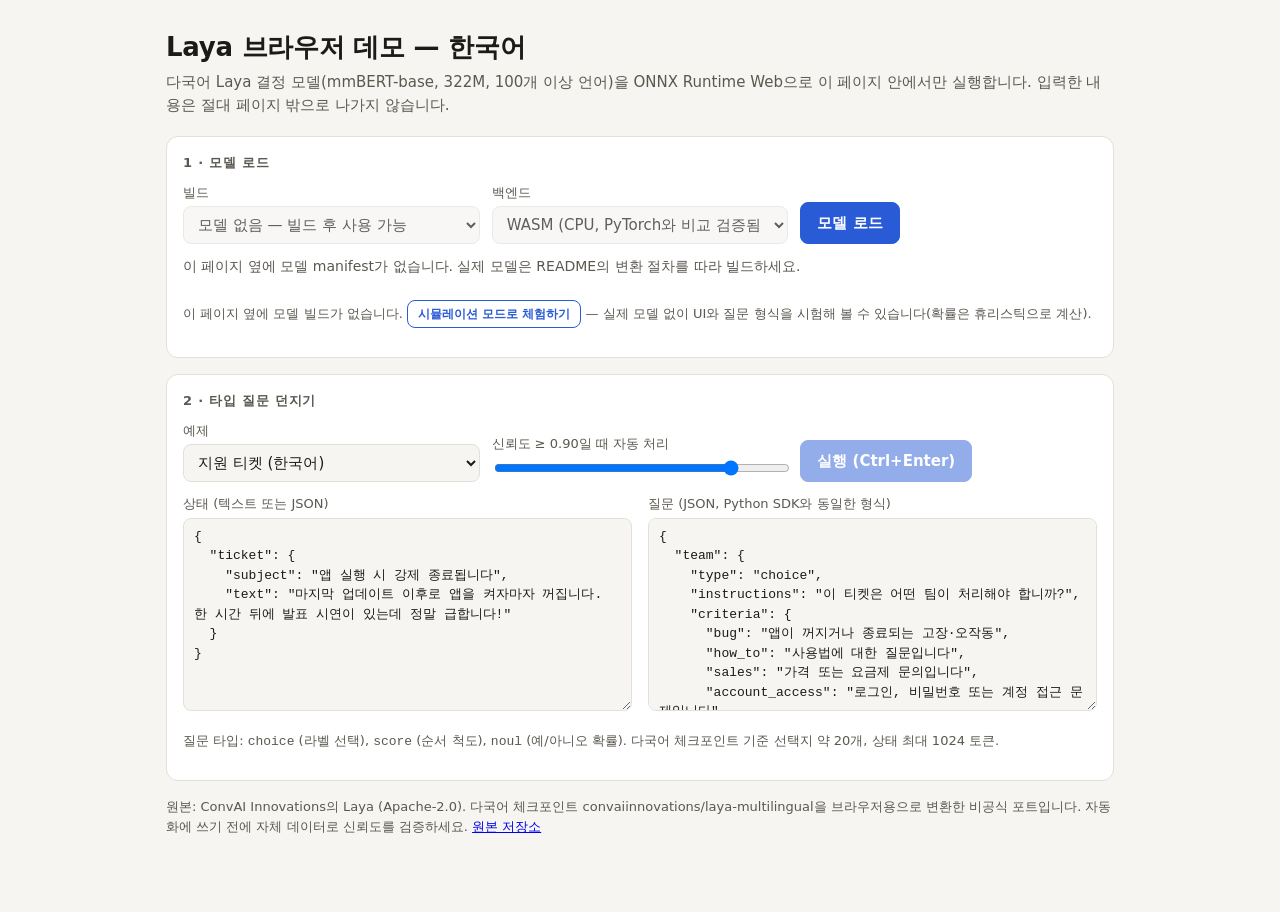
==== web/index.html @ d4ac526f "Multilingual (Korean) Laya browser demo with CI conversion pipeline" ====
<!doctype html>
<html lang="ko">
<head>
<meta charset="utf-8">
<meta name="viewport" content="width=device-width, initial-scale=1">
<title>Laya 브라우저 데모 (한국어)</title>
<script src="./coi.js"></script>
<style>
  :root{
    --bg:#f6f5f1; --card:#ffffff; --ink:#1c1b19; --ink2:#5b5850; --line:#e3e0d8;
    --accent:#2a5bd7; --accent-ink:#ffffff; --good:#1f7a4d; --warn:#b4570a; --bar:#d9e2fb; --bar-top:#2a5bd7;
    --mono: ui-monospace, SFMono-Regular, Menlo, Consolas, monospace;
  }
  @media (prefers-color-scheme: dark){
    :root{ --bg:#151513; --card:#1e1d1a; --ink:#f0eee8; --ink2:#a6a297; --line:#33312c;
      --accent:#7ea2ff; --accent-ink:#0d1220; --good:#5fcf95; --warn:#f0a35c; --bar:#2a3555; --bar-top:#7ea2ff; }
  }
  *{box-sizing:border-box}
  body{margin:0;background:var(--bg);color:var(--ink);font:15px/1.5 system-ui,-apple-system,"Segoe UI",Roboto,sans-serif}
  main{max-width:980px;margin:0 auto;padding:28px 16px 64px}
  h1{font-size:26px;margin:0 0 4px;letter-spacing:-.01em}
  .sub{color:var(--ink2);margin:0 0 20px}
  .card{background:var(--card);border:1px solid var(--line);border-radius:12px;padding:16px;margin-bottom:16px}
  h2{font-size:13px;text-transform:uppercase;letter-spacing:.06em;color:var(--ink2);margin:0 0 10px;font-weight:600}
  label{display:block;font-size:13px;color:var(--ink2);margin:0 0 4px}
  select,textarea,input[type=number]{width:100%;background:var(--bg);color:var(--ink);border:1px solid var(--line);border-radius:8px;padding:8px 10px;font:inherit}
  textarea{font-family:var(--mono);font-size:13px;resize:vertical}
  .row{display:grid;grid-template-columns:repeat(auto-fit,minmax(220px,1fr));gap:12px;align-items:end}
  button{font:inherit;font-weight:600;border-radius:8px;border:1px solid var(--accent);background:var(--accent);color:var(--accent-ink);padding:9px 16px;cursor:pointer}
  button.secondary{background:transparent;color:var(--accent)}
  button:disabled{opacity:.5;cursor:not-allowed}
  .status{margin-top:12px;font-size:14px;color:var(--ink2)}
  .progress{height:6px;background:var(--bar);border-radius:3px;overflow:hidden;margin-top:8px;display:none}
  .progress>div{height:100%;width:0;background:var(--bar-top);transition:width .15s}
  .badges{display:flex;gap:8px;flex-wrap:wrap;margin-top:10px}
  .badge{font-size:12px;border:1px solid var(--line);border-radius:999px;padding:2px 10px;color:var(--ink2)}
  .badge.ok{color:var(--good);border-color:var(--good)}
  .badge.warn{color:var(--warn);border-color:var(--warn)}
  .cols{display:grid;grid-template-columns:1fr 1fr;gap:16px}
  @media (max-width:760px){.cols{grid-template-columns:1fr}}
  .q{border-top:1px solid var(--line);padding:12px 0}
  .q:first-child{border-top:0;padding-top:0}
  .qhead{display:flex;justify-content:space-between;gap:8px;align-items:baseline;margin-bottom:6px}
  .qname{font-weight:600}
  .qtype{font-size:12px;color:var(--ink2);text-transform:uppercase;letter-spacing:.05em}
  .bar{display:grid;grid-template-columns:110px 1fr 52px;gap:8px;align-items:center;font-size:13px;margin:3px 0}
  .bar .name{overflow:hidden;text-overflow:ellipsis;white-space:nowrap;color:var(--ink2)}
  .bar .track{height:10px;background:var(--bar);border-radius:5px;overflow:hidden}
  .bar .fill{height:100%;background:var(--bar-top);opacity:.45;border-radius:5px}
  .bar.top .fill{opacity:1}.bar.top .name{color:var(--ink);font-weight:600}
  .bar .val{text-align:right;font-variant-numeric:tabular-nums}
  .meta{font-size:13px;color:var(--ink2);margin-top:6px}
  .decision{margin-top:8px;font-size:13px;padding:6px 10px;border-radius:8px;background:var(--bg);border:1px solid var(--line)}
  .decision b.auto{color:var(--good)} .decision b.human{color:var(--warn)}
  pre{background:var(--bg);border:1px solid var(--line);border-radius:8px;padding:10px;overflow:auto;font-size:12px;max-height:280px}
  .note{font-size:13px;color:var(--ink2)}
  .warn{color:var(--warn)}
</style>
</head>
<body>
<main>
  <h1>Laya 브라우저 데모 — 한국어</h1>
  <p class="sub">다국어 Laya 결정 모델(mmBERT-base, 322M, 100개 이상 언어)을 ONNX Runtime Web으로 이 페이지 안에서만 실행합니다. 입력한 내용은 절대 페이지 밖으로 나가지 않습니다.</p>

  <section class="card" id="loadCard">
    <h2>1 · 모델 로드</h2>
    <div class="row" id="baseModelRow" style="display:none">
      <div>
        <label for="baseModel">베이스 모델</label>
        <select id="baseModel"></select>
      </div>
    </div>
    <div class="row">
      <div>
        <label for="variant">빌드</label>
        <select id="variant"><option>빌드 목록을 불러오는 중…</option></select>
      </div>
      <div>
        <label for="backend">백엔드</label>
        <select id="backend">
          <option value="wasm">WASM (CPU, PyTorch와 비교 검증됨)</option>
          <option value="auto">자동: WebGPU 사용 가능 시 (실험적)</option>
          <option value="webgpu">WebGPU (실험적)</option>
        </select>
      </div>
      <div><button id="loadBtn">모델 로드</button></div>
    </div>
    <div class="progress" id="progress"><div id="progressBar"></div></div>
    <div class="status" id="status">아직 로드하지 않았습니다. 로드 시 이 사이트에서 모델 파일을 내려받습니다(수백 MB, 방문당 1회).</div>
    <div class="badges" id="badges"></div>
    <p class="note" id="mockNote" style="display:none"></p>
  </section>

  <section class="card">
    <h2>2 · 타입 질문 던지기</h2>
    <div class="row" style="margin-bottom:12px">
      <div>
        <label for="preset">예제</label>
        <select id="preset"></select>
      </div>
      <div>
        <label for="thresh">신뢰도 ≥ <span id="threshVal">0.90</span>일 때 자동 처리</label>
        <input type="range" id="thresh" min="0.5" max="0.99" step="0.01" value="0.9" style="width:100%">
      </div>
      <div><button id="runBtn" disabled>실행 (Ctrl+Enter)</button></div>
    </div>
    <div class="cols">
      <div>
        <label for="state">상태 (텍스트 또는 JSON)</label>
        <textarea id="state" rows="9" spellcheck="false"></textarea>
      </div>
      <div>
        <label for="questions">질문 (JSON, Python SDK와 동일한 형식)</label>
        <textarea id="questions" rows="9" spellcheck="false"></textarea>
      </div>
    </div>
    <p class="note">질문 타입: <code>choice</code> (라벨 선택), <code>score</code> (순서 척도), <code>noul</code> (예/아니오 확률). 다국어 체크포인트 기준 선택지 약 20개, 상태 최대 1024 토큰.</p>
  </section>

  <section class="card" id="resultCard" style="display:none">
    <h2>결과</h2>
    <div class="stats">
      <div class="stat"><b id="sLatency">–</b><span>추론 시간 (ms)</span></div>
      <div class="stat"><b id="sTokens">–</b><span>입력 토큰 (전체 질문 합계)</span></div>
      <div class="stat"><b id="sBackend">–</b><span>백엔드</span></div>
    </div>
    <div id="answers"></div>
    <details><summary>원시 JSON</summary><pre id="raw"></pre></details>
  </section>

  <p class="note">원본: ConvAI Innovations의 Laya (Apache-2.0). 다국어 체크포인트 convaiinnovations/laya-multilingual을 브라우저용으로 변환한 비공식 포트입니다. 자동화에 쓰기 전에 자체 데이터로 신뢰도를 검증하세요. <a href="https://github.com/vishalmysore/layaForWeb">원본 저장소</a></p>
</main>
<script type="module" src="./app.js"></script>
</body>
</html>
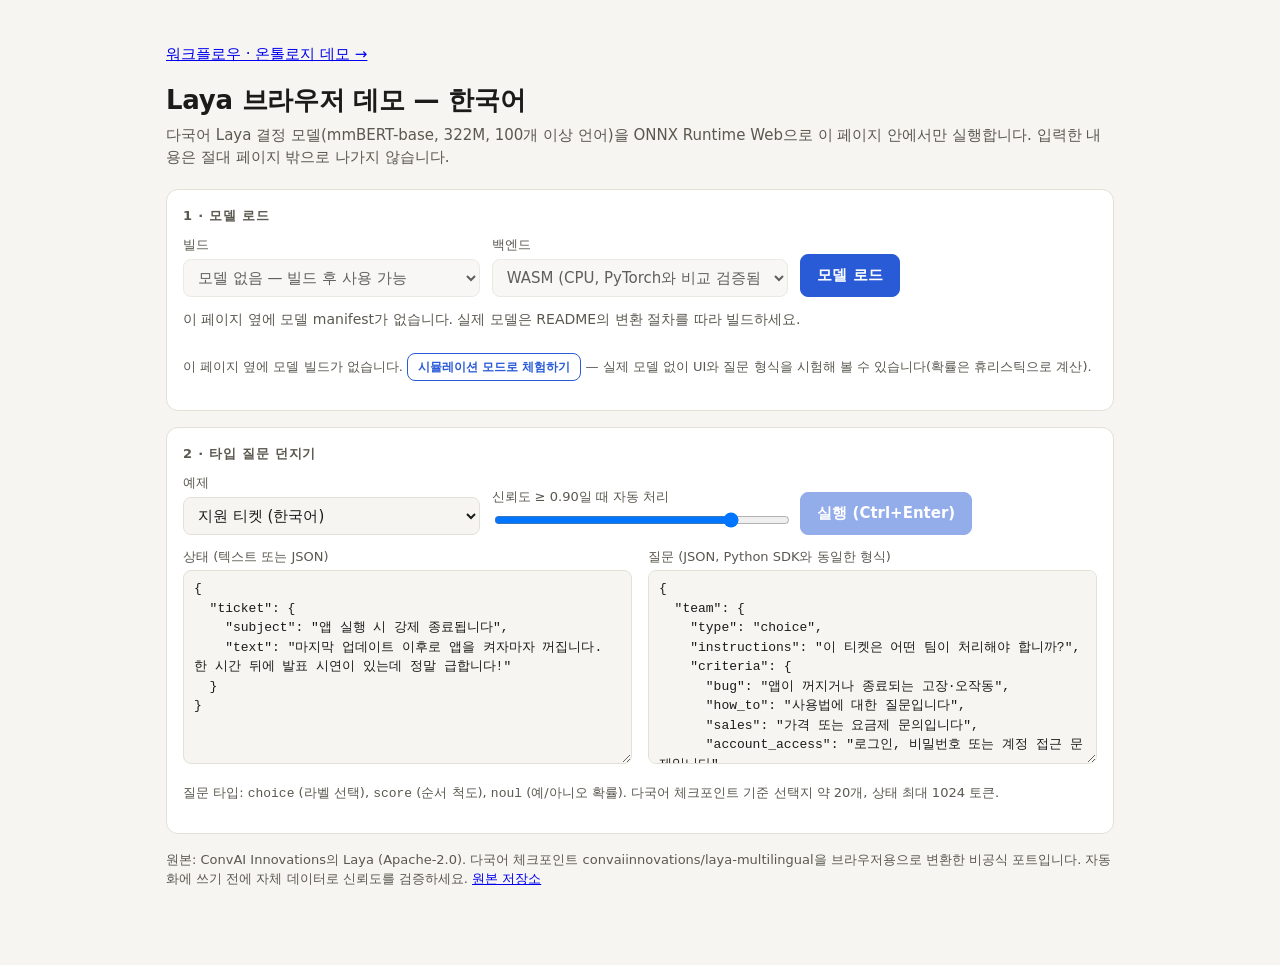
==== commit be0d20d6: "Add Korean workflow/ontology page with live editing" ====
--- a/web/index.html
+++ b/web/index.html
@@ -59,7 +59,8 @@
 </head>
 <body>
 <main>
-  <h1>Laya 브라우저 데모 — 한국어</h1>
+  <p class="nav"><a href="./workflows-ko.html">워크플로우 · 온톨로지 데모 →</a></p>
+    <h1>Laya 브라우저 데모 — 한국어</h1>
   <p class="sub">다국어 Laya 결정 모델(mmBERT-base, 322M, 100개 이상 언어)을 ONNX Runtime Web으로 이 페이지 안에서만 실행합니다. 입력한 내용은 절대 페이지 밖으로 나가지 않습니다.</p>
 
   <section class="card" id="loadCard">
@@ -130,6 +131,6 @@
 
   <p class="note">원본: ConvAI Innovations의 Laya (Apache-2.0). 다국어 체크포인트 convaiinnovations/laya-multilingual을 브라우저용으로 변환한 비공식 포트입니다. 자동화에 쓰기 전에 자체 데이터로 신뢰도를 검증하세요. <a href="https://github.com/vishalmysore/layaForWeb">원본 저장소</a></p>
 </main>
-<script type="module" src="./app.js"></script>
+<script type="module" src="./app.js?v=20261104"></script>
 </body>
 </html>
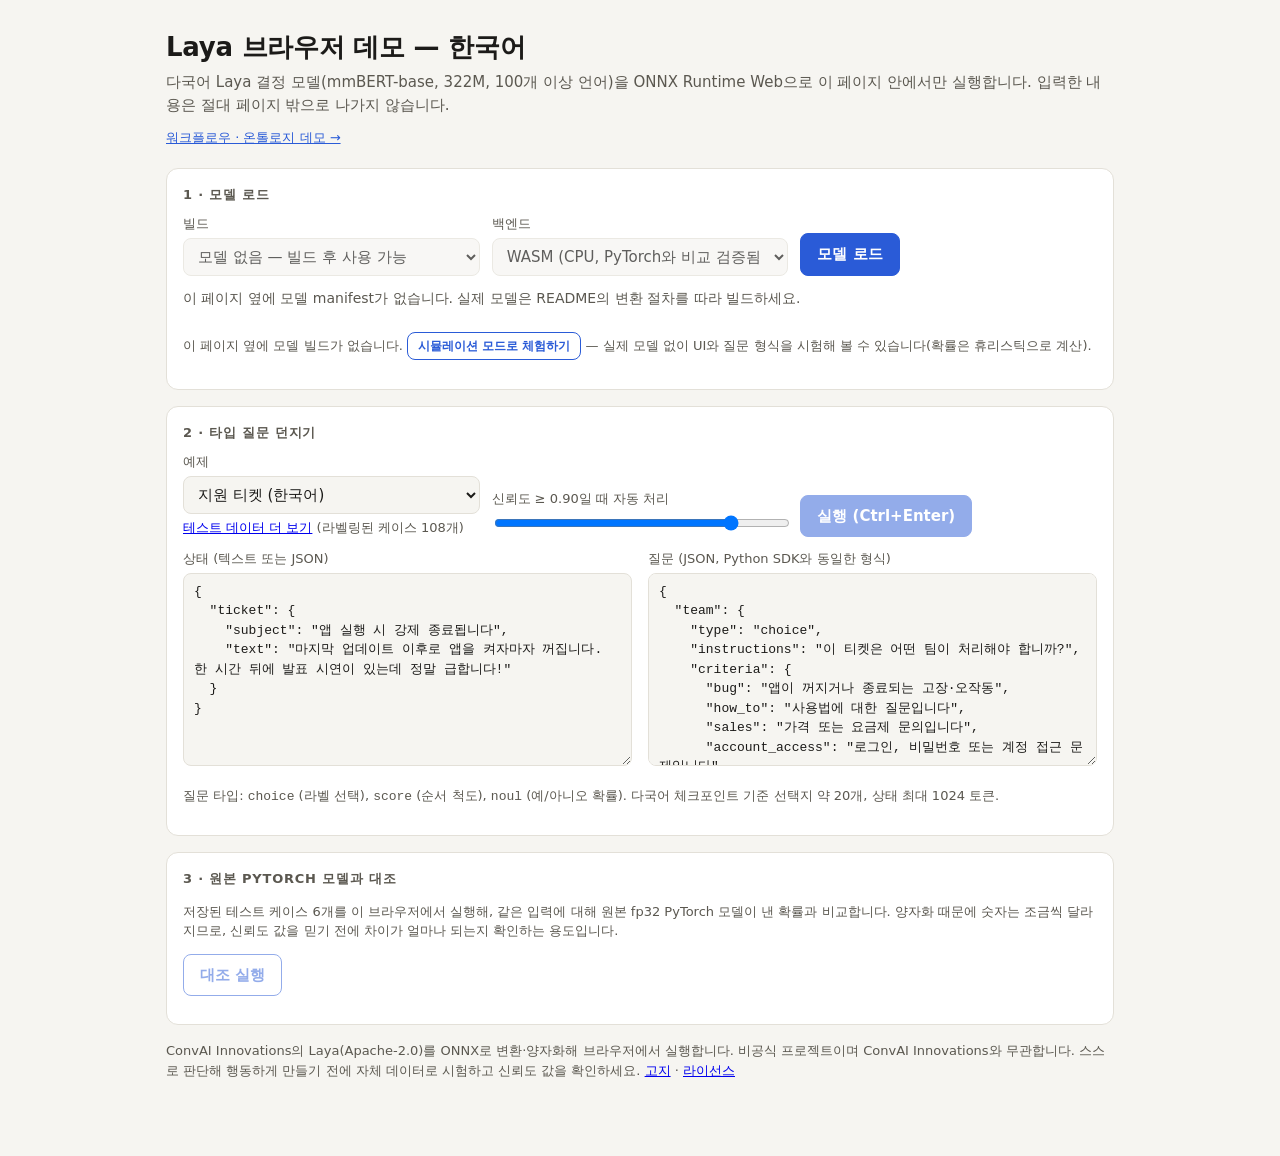
==== commit 68ba30c8: "Match the Korean index page to the upstream layout - index.html: restore the stats/table/summary sty" ====
--- a/web/index.html
+++ b/web/index.html
@@ -20,6 +20,8 @@
   main{max-width:980px;margin:0 auto;padding:28px 16px 64px}
   h1{font-size:26px;margin:0 0 4px;letter-spacing:-.01em}
   .sub{color:var(--ink2);margin:0 0 20px}
+  .backlink{font-size:13px;margin:-8px 0 20px}
+  .backlink a{color:var(--accent)}
   .card{background:var(--card);border:1px solid var(--line);border-radius:12px;padding:16px;margin-bottom:16px}
   h2{font-size:13px;text-transform:uppercase;letter-spacing:.06em;color:var(--ink2);margin:0 0 10px;font-weight:600}
   label{display:block;font-size:13px;color:var(--ink2);margin:0 0 4px}
@@ -53,15 +55,23 @@
   .decision{margin-top:8px;font-size:13px;padding:6px 10px;border-radius:8px;background:var(--bg);border:1px solid var(--line)}
   .decision b.auto{color:var(--good)} .decision b.human{color:var(--warn)}
   pre{background:var(--bg);border:1px solid var(--line);border-radius:8px;padding:10px;overflow:auto;font-size:12px;max-height:280px}
+  table{border-collapse:collapse;width:100%;font-size:13px}
+  th,td{text-align:left;padding:6px 8px;border-bottom:1px solid var(--line)}
+  th{color:var(--ink2);font-weight:600}
+  td.num{text-align:right;font-variant-numeric:tabular-nums}
+  .stats{display:flex;gap:18px;flex-wrap:wrap;margin-bottom:10px}
+  .stat b{font-size:20px;display:block;font-variant-numeric:tabular-nums}
+  .stat span{font-size:12px;color:var(--ink2)}
+  details summary{cursor:pointer;color:var(--accent);font-size:13px;margin-top:8px}
   .note{font-size:13px;color:var(--ink2)}
   .warn{color:var(--warn)}
 </style>
 </head>
 <body>
 <main>
-  <p class="nav"><a href="./workflows-ko.html">워크플로우 · 온톨로지 데모 →</a></p>
-    <h1>Laya 브라우저 데모 — 한국어</h1>
+  <h1>Laya 브라우저 데모 — 한국어</h1>
   <p class="sub">다국어 Laya 결정 모델(mmBERT-base, 322M, 100개 이상 언어)을 ONNX Runtime Web으로 이 페이지 안에서만 실행합니다. 입력한 내용은 절대 페이지 밖으로 나가지 않습니다.</p>
+  <p class="backlink"><a href="./workflows-ko.html">워크플로우 · 온톨로지 데모 &rarr;</a></p>
 
   <section class="card" id="loadCard">
     <h2>1 · 모델 로드</h2>
@@ -98,6 +108,7 @@
       <div>
         <label for="preset">예제</label>
         <select id="preset"></select>
+        <div class="note" style="margin-top:4px"><a href="https://github.com/vishalmysore/layaForWeb/tree/main/tests/data" target="_blank" rel="noopener">테스트 데이터 더 보기</a> (라벨링된 케이스 108개)</div>
       </div>
       <div>
         <label for="thresh">신뢰도 ≥ <span id="threshVal">0.90</span>일 때 자동 처리</label>
@@ -129,8 +140,15 @@
     <details><summary>원시 JSON</summary><pre id="raw"></pre></details>
   </section>
 
-  <p class="note">원본: ConvAI Innovations의 Laya (Apache-2.0). 다국어 체크포인트 convaiinnovations/laya-multilingual을 브라우저용으로 변환한 비공식 포트입니다. 자동화에 쓰기 전에 자체 데이터로 신뢰도를 검증하세요. <a href="https://github.com/vishalmysore/layaForWeb">원본 저장소</a></p>
+  <section class="card">
+    <h2>3 · 원본 PyTorch 모델과 대조</h2>
+    <p class="note">저장된 테스트 케이스 6개를 이 브라우저에서 실행해, 같은 입력에 대해 원본 fp32 PyTorch 모델이 낸 확률과 비교합니다. 양자화 때문에 숫자는 조금씩 달라지므로, 신뢰도 값을 믿기 전에 차이가 얼마나 되는지 확인하는 용도입니다.</p>
+    <button class="secondary" id="verifyBtn" disabled>대조 실행</button>
+    <div id="verifyOut" style="margin-top:12px"></div>
+  </section>
+
+  <p class="note">ConvAI Innovations의 Laya(Apache-2.0)를 ONNX로 변환·양자화해 브라우저에서 실행합니다. 비공식 프로젝트이며 ConvAI Innovations와 무관합니다. 스스로 판단해 행동하게 만들기 전에 자체 데이터로 시험하고 신뢰도 값을 확인하세요. <a href="./NOTICE.txt">고지</a> &middot; <a href="./LICENSE.txt">라이선스</a></p>
 </main>
-<script type="module" src="./app.js?v=20261104"></script>
+<script type="module" src="./app.js?v=20261104d"></script>
 </body>
 </html>
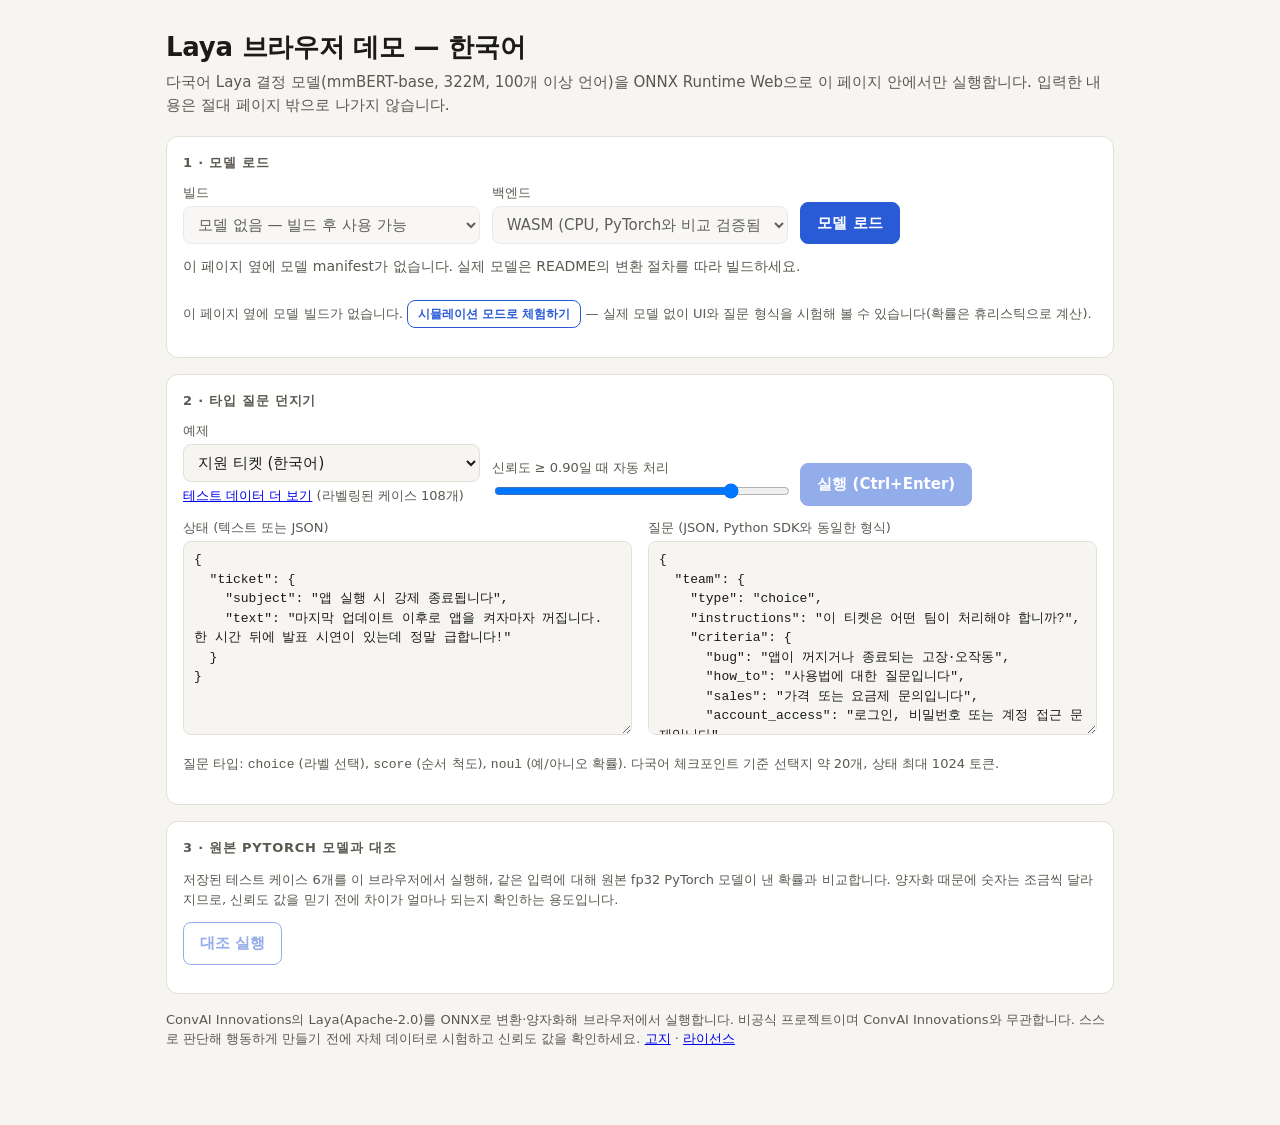
==== commit 73f7fa9f: "Remove the Korean workflows/ontology page It was built on a misreading of the request. Delete workfl" ====
--- a/web/index.html
+++ b/web/index.html
@@ -20,8 +20,6 @@
   main{max-width:980px;margin:0 auto;padding:28px 16px 64px}
   h1{font-size:26px;margin:0 0 4px;letter-spacing:-.01em}
   .sub{color:var(--ink2);margin:0 0 20px}
-  .backlink{font-size:13px;margin:-8px 0 20px}
-  .backlink a{color:var(--accent)}
   .card{background:var(--card);border:1px solid var(--line);border-radius:12px;padding:16px;margin-bottom:16px}
   h2{font-size:13px;text-transform:uppercase;letter-spacing:.06em;color:var(--ink2);margin:0 0 10px;font-weight:600}
   label{display:block;font-size:13px;color:var(--ink2);margin:0 0 4px}
@@ -71,7 +69,6 @@
 <main>
   <h1>Laya 브라우저 데모 — 한국어</h1>
   <p class="sub">다국어 Laya 결정 모델(mmBERT-base, 322M, 100개 이상 언어)을 ONNX Runtime Web으로 이 페이지 안에서만 실행합니다. 입력한 내용은 절대 페이지 밖으로 나가지 않습니다.</p>
-  <p class="backlink"><a href="./workflows-ko.html">워크플로우 · 온톨로지 데모 &rarr;</a></p>
 
   <section class="card" id="loadCard">
     <h2>1 · 모델 로드</h2>
@@ -149,6 +146,6 @@
 
   <p class="note">ConvAI Innovations의 Laya(Apache-2.0)를 ONNX로 변환·양자화해 브라우저에서 실행합니다. 비공식 프로젝트이며 ConvAI Innovations와 무관합니다. 스스로 판단해 행동하게 만들기 전에 자체 데이터로 시험하고 신뢰도 값을 확인하세요. <a href="./NOTICE.txt">고지</a> &middot; <a href="./LICENSE.txt">라이선스</a></p>
 </main>
-<script type="module" src="./app.js?v=20261104d"></script>
+<script type="module" src="./app.js?v=20261104e"></script>
 </body>
 </html>
